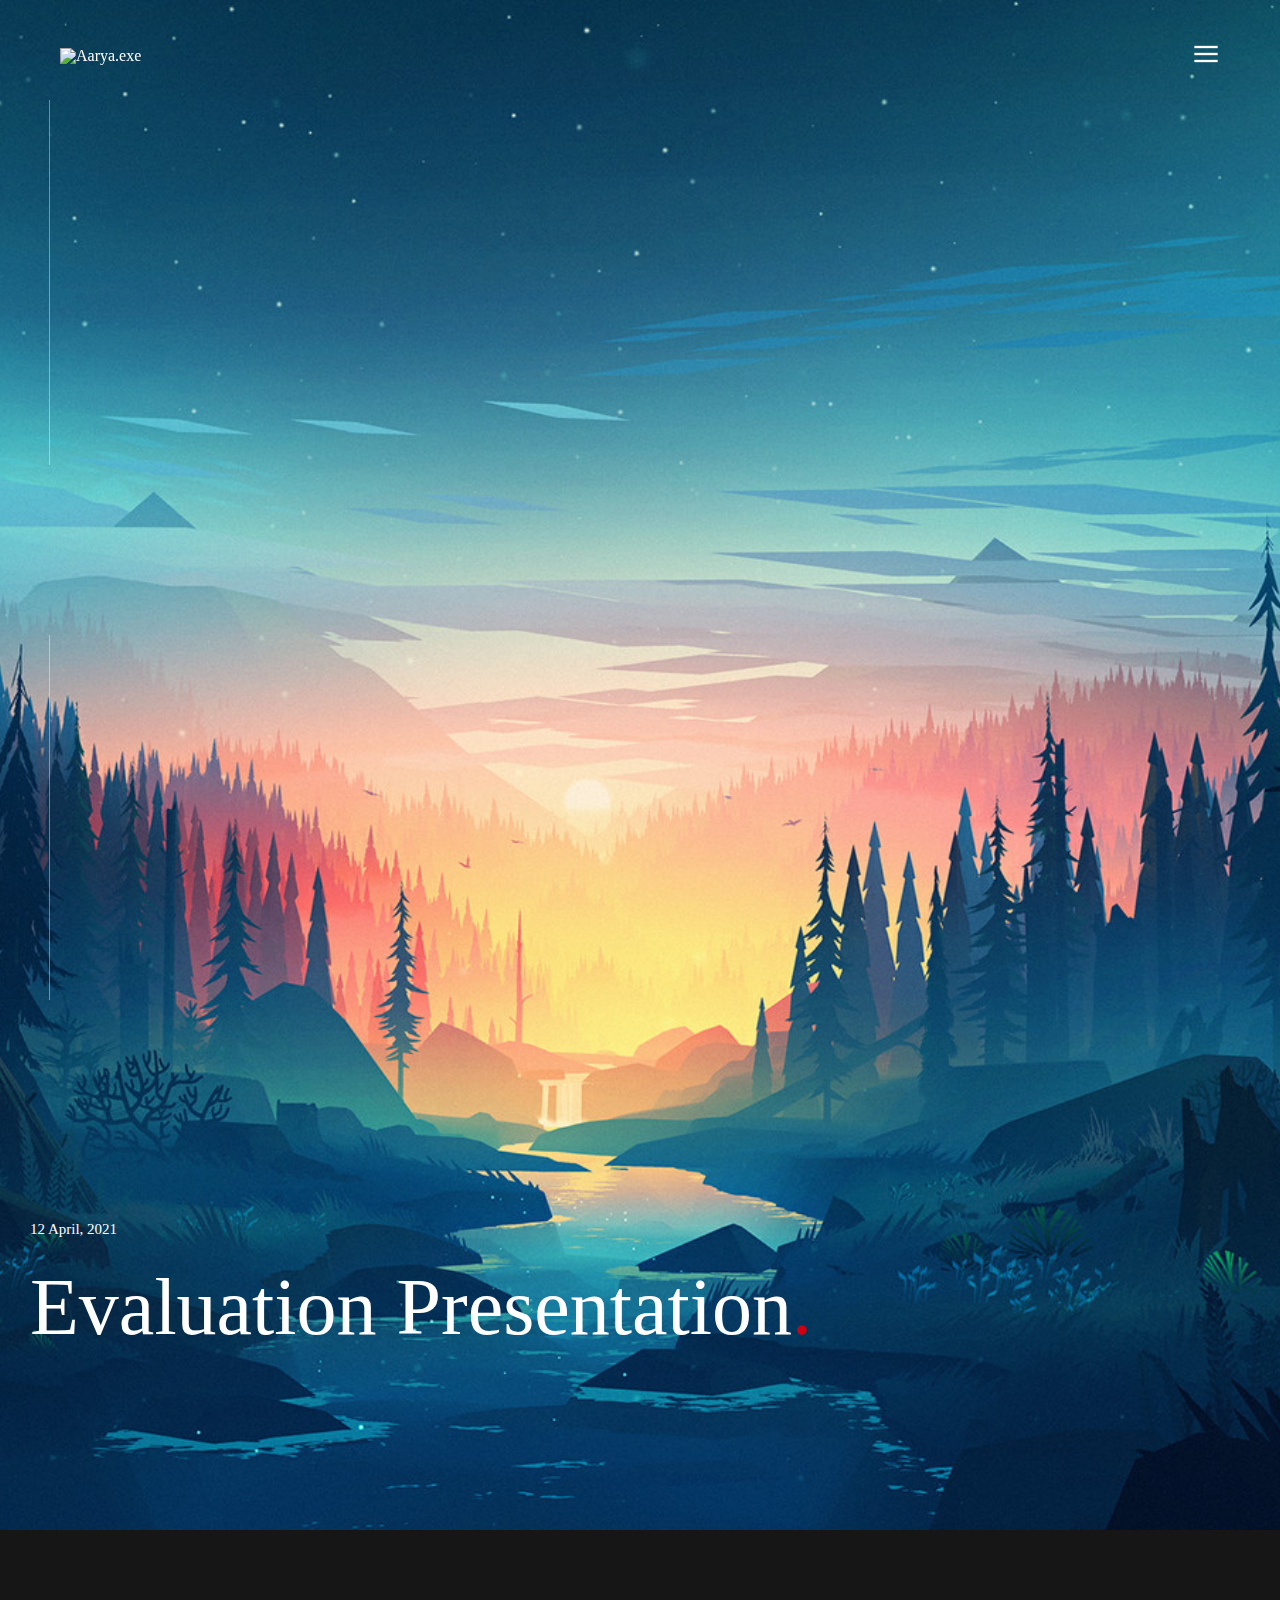
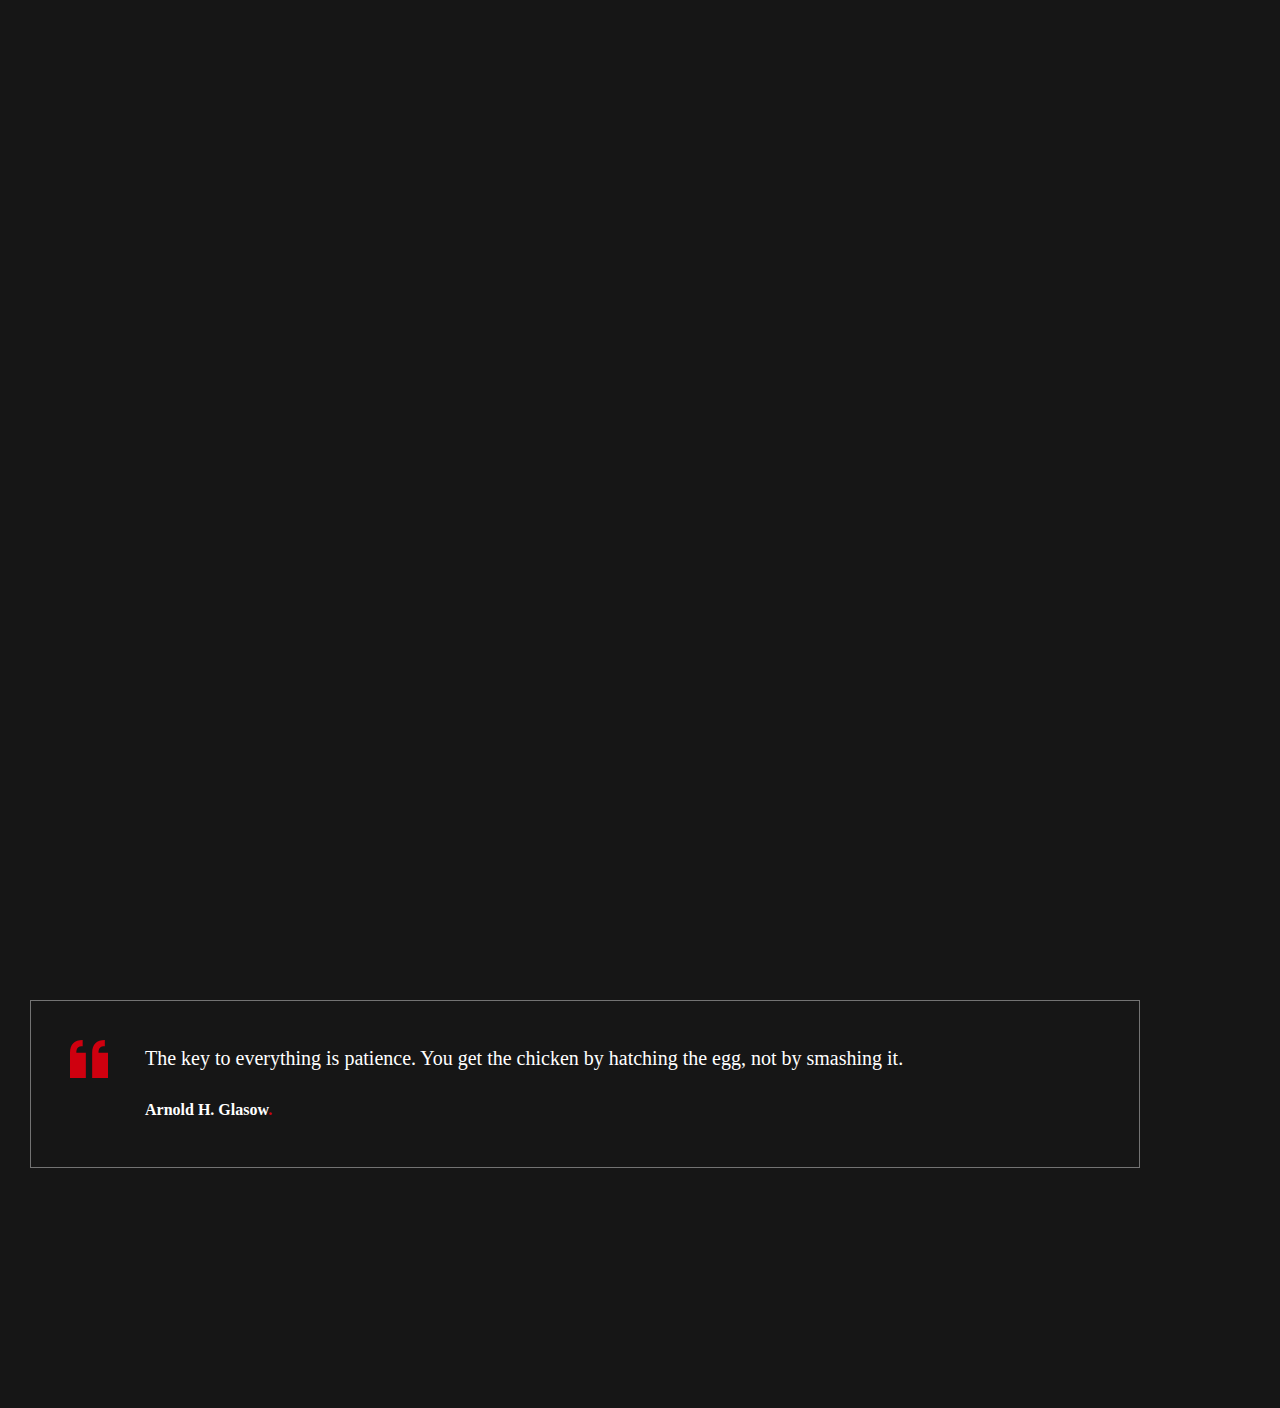
==== Evaluation-Presentation.html @ 200d9f01 "Reflection" ====
<!DOCTYPE html>
<html class="no-js vlt-is--single-post vlt-is--footer-fixed" lang="en">

<head>
	<meta charset="utf-8">
	<title>Evaluation Presentation</title>
	<meta name="description" content="A Review on &#8220;Ori & the Will of the Wisps.&#8221;">
	<meta http-equiv="X-UA-Compatible" content="IE=edge">
	<meta name="viewport" content="width=device-width, initial-scale=1, maximum-scale=1">
	<!--Favicon-->
	<link rel="icon" type="image/svg" href="assets/img/root/favicon.svg">
	<!--Framework-->
	<link rel="stylesheet" href="assets/css/framework/bootstrap.min.css">
	<!--Fonts-->
	<link rel="stylesheet" href="assets/fonts/Gilroy/style.css">
	<!--Icons-->
	<link rel="stylesheet" href="assets/fonts/LineIcons/Pro-Regular/font-css/LineIcons.css">
	<!--Plugins-->
	<link rel="stylesheet" href="assets/css/vlt-plugins.min.css">
	<!--Style-->
	<link rel="stylesheet" href="assets/css/vlt-main.min.css">
	<!--Custom-->
	<link rel="stylesheet" href="assets/css/custom.css">
</head>

<body class=" animsition">
	<!--Header-->
	<header class="vlt-header vlt-header--default">
		<div class="vlt-navbar vlt-navbar--main vlt-navbar--transparent vlt-navbar--sticky">
			<div class="vlt-navbar-background"></div>
			<div class="vlt-navbar-inner">
				<div class="vlt-navbar-inner--left">
					<!--Logo--><a class="vlt-navbar-logo" href="index.html"><img src="assets/img/root/logo2.svg" alt="Aarya.exe"></a>
				</div>
				<div class="vlt-navbar-inner--center">
					<div class="container">
						<nav class="vlt-default-menu__navigation">
							<!--Navigation-->
							<ul class="sf-menu">
								<li data-menuanchor="Home"><a href="index.html#Home">Home</a>
								</li>
								<li data-menuanchor="About"><a href="index.html#About">About</a>
								</li>
								<li data-menuanchor="Projects"><a href="index.html#Projects">What I Love</a>
								</li>
								<li data-menuanchor="Testimonials"><a href="index.html#Testimonials">Writing</a>
								</li>
								<li data-menuanchor="Education"><a href="index.html#Education">Expectations</a>
								</li>
								<li data-menuanchor="Blog"><a href="index.html#Blog">Blog</a>
								</li>
								<li data-menuanchor="Contact"><a href="index.html#Contact">Contact</a>
								</li>
							</ul>
						</nav>
					</div>
				</div>
				<div class="vlt-navbar-inner--right">
					<div class="d-flex align-items-center">
						<!--Contacts-->
						
						<!--Menu Burger--><a class="vlt-menu-burger js-offcanvas-menu-open" href="#"><svg xmlns="https://www.w3.org/2000/svg" width="24" height="24" viewBox="0 0 24 24" fill="none" stroke="currentColor" stroke-width="2" stroke-linecap="square" stroke-linejoin="round">
								<line x1="3" y1="12" x2="21" y2="12" />
								<line x1="3" y1="6" x2="21" y2="6" />
								<line x1="3" y1="18" x2="21" y2="18" /></svg></a>
					</div>
				</div>
			</div>
		</div>
	</header>
	<!--Offcanvas Menu-->
	<div class="vlt-offcanvas-menu">
		<div class="vlt-offcanvas-menu__header">
			<!--Locales-->
			
			<!--Menu Burger--><a class="vlt-menu-burger vlt-menu-burger--opened js-offcanvas-menu-close" href="#"><svg xmlns="https://www.w3.org/2000/svg" fill="none" stroke="currentColor" stroke-linecap="square" stroke-linejoin="round" stroke-width="2" viewBox="0 0 24 24">
					<defs />
					<path d="M18 6L6 18M6 6l12 12" /></svg></a>
		</div>
		<nav class="vlt-offcanvas-menu__navigation">
			<!--Navigation-->
			<ul class="sf-menu">
				<li data-menuanchor="Home"><a href="index.html#Home">Home</a>
				</li>
				<li data-menuanchor="About"><a href="index.html#About">About</a>
				</li>
				<li data-menuanchor="Projects"><a href="index.html#Projects">What I love</a>
				</li>
				<li data-menuanchor="Testimonials"><a href="index.html#Testimonials">Writing</a>
				</li>
				<li data-menuanchor="Education"><a href="index.html#Education">Expectations</a>
				</li>
				<li data-menuanchor="Blog"><a href="index.html#Blog">Blog</a>
				</li>
				<li data-menuanchor="Contact"><a href="index.html#Contact">Contact</a>
				</li>
			</ul>
		</nav>
		<div class="vlt-offcanvas-menu__footer">
			<!--Socials-->
			<div class="vlt-offcanvas-menu__socials"><a class="vlt-social-icon vlt-social-icon--style-1" href="https://www.instagram.com/aarya.exe/"><i class="lnir-instagram"></i></a><a class="vlt-social-icon vlt-social-icon--style-1" href="https://discord.com/users/150488196587716609"><i class="lnir-discord"></i></a><a class="vlt-social-icon vlt-social-icon--style-1" href="https://steamcommunity.com/id/ViperFangs"><i class="lnir-steam"></i></a></div>
			<!--Copyright-->
		</div>
	</div>
	<!--Site Overlay-->
	<div class="vlt-site-overlay"></div>
	<!--Fixed socials-->
	<div class="vlt-fixed-socials"><a class="vlt-social-icon vlt-social-icon--style-1" href="https://www.instagram.com/aarya.exe/"><i class="lnir-instagram"></i></a><a class="vlt-social-icon vlt-social-icon--style-1" href="https://discord.com/users/150488196587716609"><i class="lnir-discord"></i></a><a class="vlt-social-icon vlt-social-icon--style-1" href="https://steamcommunity.com/id/ViperFangs"><i class="lnir-steam"></i></a></div>
	<!--Main-->
	<main class="vlt-main">
		<section>
			<div class="vlt-post-hero-title jarallax"><img class="jarallax-img" src="assets/img/reflection.jpg" alt="" loading="lazy">
				<div class="container">
					<div class="row">
						<div class="col-xl-6">
							<!--Animated Block-->
							<div class="vlt-animated-block" data-animation-name="fadeInUpSm" style="animation-delay:0s; animation-duration:700ms;"><span class="vlt-post-date">12 April, 2021</span>
								<h1 class="vlt-post-title">Evaluation Presentation<span class="has-accent-color">.</span></h1><br>
							</div>
						</div>
					</div>
				</div>
			</div>
		</section>
		<section>
		
			<div class="vlt-gap-140"></div>
			<div class="container">
				<div class="row">
			<iframe width="1280" height="720" src="https://www.youtube.com/embed/mQlHEeNfHAc" title="YouTube video player" frameborder="0" allow="accelerometer; autoplay; clipboard-write; encrypted-media; gyroscope; picture-in-picture" allowfullscreen></iframe>
					<div class="col-lg-8 offset-lg-2">
						<!--Animated Block-->
						<div class="vlt-animated-block" data-animation-name="fadeInUpSm" style="animation-delay:0s; animation-duration:700ms;">
						</div>
						<div class="vlt-gap-60"></div>
						<!--Animated Block-->
						<div class="vlt-animated-block" data-animation-name="fadeInUpSm" style="animation-delay:.1s; animation-duration:700ms;">
						</div>
					</div>
				</div>
			</div>
		<section>
			<div class="vlt-gap-140"></div>
			<div class="container">
				<div class="row">
					<div class="col-lg-8 offset-lg-2">
						<!--Animated Block-->
						<div class="vlt-animated-block" data-animation-name="fadeInUpSm" style="animation-delay:0s; animation-duration:700ms;">
							<div class="vlt-pullquote"><svg xmlns="https://www.w3.org/2000/svg" fill="none" viewBox="0 0 75 75">
									<defs />
									<path fill="currentColor" d="M25 0C16.9271 0 10.7422 2.14844 6.44531 6.44531 2.14844 10.7422 0 16.9271 0 25v50h31.25V25H12.5c0-4.4271.9766-7.6172 2.9297-9.5703C17.3828 13.4766 20.5729 12.5 25 12.5V0zm43.75 0c-8.0729 0-14.2578 2.14844-18.5547 6.44531C45.8984 10.7422 43.75 16.9271 43.75 25v50H75V25H56.25c0-4.4271.9766-7.6172 2.9297-9.5703C61.1328 13.4766 64.3229 12.5 68.75 12.5V0z" /></svg>
								<p class="vlt-pullquote__text">The key to everything is patience. You get the chicken by hatching the egg, not by smashing it.</p>
								<div class="vlt-pullquote__meta">
									<h5>Arnold H. Glasow<span class="has-accent-color">.</span></h5>
								</div>
							</div>
						</div>
					</div>
				</div>
			</div>
		</section>
		<!--Tags and Share-->
		<section>
			<div class="vlt-gap-100"></div>
			<div class="container">
				<div class="row">
					
				</div>
			</div>
			<div class="vlt-gap-140"></div>
		</section>
		<!--Comments-->
		
	</main>
	<!--Footer-->
	<footer class="vlt-footer vlt-footer--default vlt-footer--fixed">
	</footer>
	<!--Libs-->
	<script src="assets/vendors/jquery-3.5.1.min.js"></script>
	<script src="assets/scripts/vlt-plugins.min.js"></script>
	<script src="assets/scripts/vlt-helpers.js"></script>
	<script src="assets/scripts/vlt-controllers.min.js"></script>
</body>

</html>
---- assets/css/vlt-main.min.css ----
@-webkit-keyframes vlt_fade_in_down{0%{-webkit-transform:translateY(1.875rem);transform:translateY(1.875rem);opacity:0}100%{-webkit-transform:translateY(0);transform:translateY(0);opacity:1}}@keyframes vlt_fade_in_down{0%{-webkit-transform:translateY(1.875rem);transform:translateY(1.875rem);opacity:0}100%{-webkit-transform:translateY(0);transform:translateY(0);opacity:1}}@-webkit-keyframes vlt_animated_block{0%{-webkit-transform:translateY(6.25rem);transform:translateY(6.25rem);opacity:0}100%{-webkit-transform:translateY(0);transform:translateY(0);opacity:1}}@keyframes vlt_animated_block{0%{-webkit-transform:translateY(6.25rem);transform:translateY(6.25rem);opacity:0}100%{-webkit-transform:translateY(0);transform:translateY(0);opacity:1}}@-webkit-keyframes vlt_bounce{0%,100%{-webkit-transform:scale(0);transform:scale(0)}50%{-webkit-transform:scale(1);transform:scale(1)}}@keyframes vlt_bounce{0%,100%{-webkit-transform:scale(0);transform:scale(0)}50%{-webkit-transform:scale(1);transform:scale(1)}}@-webkit-keyframes vlt_fade_in_up_sm{from{-webkit-transform:translate3d(0,100px,0);transform:translate3d(0,100px,0);opacity:0}to{-webkit-transform:translate3d(0,0,0);transform:translate3d(0,0,0);opacity:1}}@keyframes vlt_fade_in_up_sm{from{-webkit-transform:translate3d(0,100px,0);transform:translate3d(0,100px,0);opacity:0}to{-webkit-transform:translate3d(0,0,0);transform:translate3d(0,0,0);opacity:1}}@-webkit-keyframes vlt_fade_in_down_sm{from{-webkit-transform:translate3d(0,-100px,0);transform:translate3d(0,-100px,0);opacity:0}to{-webkit-transform:translate3d(0,0,0);transform:translate3d(0,0,0);opacity:1}}@keyframes vlt_fade_in_down_sm{from{-webkit-transform:translate3d(0,-100px,0);transform:translate3d(0,-100px,0);opacity:0}to{-webkit-transform:translate3d(0,0,0);transform:translate3d(0,0,0);opacity:1}}@-webkit-keyframes vlt_fade_in_left_sm{from{-webkit-transform:translate3d(-100px,0,0);transform:translate3d(-100px,0,0);opacity:0}to{-webkit-transform:translate3d(0,0,0);transform:translate3d(0,0,0);opacity:1}}@keyframes vlt_fade_in_left_sm{from{-webkit-transform:translate3d(-100px,0,0);transform:translate3d(-100px,0,0);opacity:0}to{-webkit-transform:translate3d(0,0,0);transform:translate3d(0,0,0);opacity:1}}@-webkit-keyframes vlt_fade_in_right_sm{from{-webkit-transform:translate3d(100px,0,0);transform:translate3d(100px,0,0);opacity:0}to{-webkit-transform:translate3d(0,0,0);transform:translate3d(0,0,0);opacity:1}}@keyframes vlt_fade_in_right_sm{from{-webkit-transform:translate3d(100px,0,0);transform:translate3d(100px,0,0);opacity:0}to{-webkit-transform:translate3d(0,0,0);transform:translate3d(0,0,0);opacity:1}}@-webkit-keyframes vlt_heartbeat{0%{-webkit-transform:scale(.8);transform:scale(.8)}5%{-webkit-transform:scale(.9);transform:scale(.9)}10%{-webkit-transform:scale(.8);transform:scale(.8)}15%{-webkit-transform:scale(1);transform:scale(1)}50%{-webkit-transform:scale(.8);transform:scale(.8)}100%{-webkit-transform:scale(.8);transform:scale(.8)}}@keyframes vlt_heartbeat{0%{-webkit-transform:scale(.8);transform:scale(.8)}5%{-webkit-transform:scale(.9);transform:scale(.9)}10%{-webkit-transform:scale(.8);transform:scale(.8)}15%{-webkit-transform:scale(1);transform:scale(1)}50%{-webkit-transform:scale(.8);transform:scale(.8)}100%{-webkit-transform:scale(.8);transform:scale(.8)}}.has-accent-color{color:#cf000f}.has-white-color{color:#fff}.vlt-display-1{font-size:1rem;display:block}.message.success{color:#fff}.message.danger{color:#cf000f}.vlt-gap-310{height:19.375rem}@media only screen and (max-width:575px){.vlt-gap-310--xs{height:19.375rem}}@media only screen and (max-width:767px){.vlt-gap-310--sm{height:19.375rem}}@media only screen and (max-width:991px){.vlt-gap-310--md{height:19.375rem}}@media only screen and (max-width:1199px){.vlt-gap-310--lg{height:19.375rem}}.vlt-gap-215{height:13.4375rem}@media only screen and (max-width:575px){.vlt-gap-215--xs{height:13.4375rem}}@media only screen and (max-width:767px){.vlt-gap-215--sm{height:13.4375rem}}@media only screen and (max-width:991px){.vlt-gap-215--md{height:13.4375rem}}@media only screen and (max-width:1199px){.vlt-gap-215--lg{height:13.4375rem}}.vlt-gap-200{height:12.5rem}@media only screen and (max-width:575px){.vlt-gap-200--xs{height:12.5rem}}@media only screen and (max-width:767px){.vlt-gap-200--sm{height:12.5rem}}@media only screen and (max-width:991px){.vlt-gap-200--md{height:12.5rem}}@media only screen and (max-width:1199px){.vlt-gap-200--lg{height:12.5rem}}.vlt-gap-160{height:10rem}@media only screen and (max-width:575px){.vlt-gap-160--xs{height:10rem}}@media only screen and (max-width:767px){.vlt-gap-160--sm{height:10rem}}@media only screen and (max-width:991px){.vlt-gap-160--md{height:10rem}}@media only screen and (max-width:1199px){.vlt-gap-160--lg{height:10rem}}.vlt-gap-150{height:9.375rem}@media only screen and (max-width:575px){.vlt-gap-150--xs{height:9.375rem}}@media only screen and (max-width:767px){.vlt-gap-150--sm{height:9.375rem}}@media only screen and (max-width:991px){.vlt-gap-150--md{height:9.375rem}}@media only screen and (max-width:1199px){.vlt-gap-150--lg{height:9.375rem}}.vlt-gap-140{height:8.75rem}@media only screen and (max-width:575px){.vlt-gap-140--xs{height:8.75rem}}@media only screen and (max-width:767px){.vlt-gap-140--sm{height:8.75rem}}@media only screen and (max-width:991px){.vlt-gap-140--md{height:8.75rem}}@media only screen and (max-width:1199px){.vlt-gap-140--lg{height:8.75rem}}.vlt-gap-100{height:6.25rem}@media only screen and (max-width:575px){.vlt-gap-100--xs{height:6.25rem}}@media only screen and (max-width:767px){.vlt-gap-100--sm{height:6.25rem}}@media only screen and (max-width:991px){.vlt-gap-100--md{height:6.25rem}}@media only screen and (max-width:1199px){.vlt-gap-100--lg{height:6.25rem}}.vlt-gap-75{height:4.6875rem}@media only screen and (max-width:575px){.vlt-gap-75--xs{height:4.6875rem}}@media only screen and (max-width:767px){.vlt-gap-75--sm{height:4.6875rem}}@media only screen and (max-width:991px){.vlt-gap-75--md{height:4.6875rem}}@media only screen and (max-width:1199px){.vlt-gap-75--lg{height:4.6875rem}}.vlt-gap-70{height:4.375rem}@media only screen and (max-width:575px){.vlt-gap-70--xs{height:4.375rem}}@media only screen and (max-width:767px){.vlt-gap-70--sm{height:4.375rem}}@media only screen and (max-width:991px){.vlt-gap-70--md{height:4.375rem}}@media only screen and (max-width:1199px){.vlt-gap-70--lg{height:4.375rem}}.vlt-gap-60{height:3.75rem}@media only screen and (max-width:575px){.vlt-gap-60--xs{height:3.75rem}}@media only screen and (max-width:767px){.vlt-gap-60--sm{height:3.75rem}}@media only screen and (max-width:991px){.vlt-gap-60--md{height:3.75rem}}@media only screen and (max-width:1199px){.vlt-gap-60--lg{height:3.75rem}}.vlt-gap-50{height:3.125rem}@media only screen and (max-width:575px){.vlt-gap-50--xs{height:3.125rem}}@media only screen and (max-width:767px){.vlt-gap-50--sm{height:3.125rem}}@media only screen and (max-width:991px){.vlt-gap-50--md{height:3.125rem}}@media only screen and (max-width:1199px){.vlt-gap-50--lg{height:3.125rem}}.vlt-gap-45{height:2.8125rem}@media only screen and (max-width:575px){.vlt-gap-45--xs{height:2.8125rem}}@media only screen and (max-width:767px){.vlt-gap-45--sm{height:2.8125rem}}@media only screen and (max-width:991px){.vlt-gap-45--md{height:2.8125rem}}@media only screen and (max-width:1199px){.vlt-gap-45--lg{height:2.8125rem}}.vlt-gap-40{height:2.5rem}@media only screen and (max-width:575px){.vlt-gap-40--xs{height:2.5rem}}@media only screen and (max-width:767px){.vlt-gap-40--sm{height:2.5rem}}@media only screen and (max-width:991px){.vlt-gap-40--md{height:2.5rem}}@media only screen and (max-width:1199px){.vlt-gap-40--lg{height:2.5rem}}.vlt-gap-30{height:1.875rem}@media only screen and (max-width:575px){.vlt-gap-30--xs{height:1.875rem}}@media only screen and (max-width:767px){.vlt-gap-30--sm{height:1.875rem}}@media only screen and (max-width:991px){.vlt-gap-30--md{height:1.875rem}}@media only screen and (max-width:1199px){.vlt-gap-30--lg{height:1.875rem}}.vlt-gap-20{height:1.25rem}@media only screen and (max-width:575px){.vlt-gap-20--xs{height:1.25rem}}@media only screen and (max-width:767px){.vlt-gap-20--sm{height:1.25rem}}@media only screen and (max-width:991px){.vlt-gap-20--md{height:1.25rem}}@media only screen and (max-width:1199px){.vlt-gap-20--lg{height:1.25rem}}.vlt-gap-15{height:.9375rem}@media only screen and (max-width:575px){.vlt-gap-15--xs{height:.9375rem}}@media only screen and (max-width:767px){.vlt-gap-15--sm{height:.9375rem}}@media only screen and (max-width:991px){.vlt-gap-15--md{height:.9375rem}}@media only screen and (max-width:1199px){.vlt-gap-15--lg{height:.9375rem}}.animate__fadeInUpSm{-webkit-animation-name:vlt_fade_in_up_sm;animation-name:vlt_fade_in_up_sm;-webkit-animation-timing-function:ease-in-out;animation-timing-function:ease-in-out}.animate__fadeInDownSm{-webkit-animation-name:vlt_fade_in_down_sm;animation-name:vlt_fade_in_down_sm;-webkit-animation-timing-function:ease-in-out;animation-timing-function:ease-in-out}.animate__fadeInLeftSm{-webkit-animation-name:vlt_fade_in_left_sm;animation-name:vlt_fade_in_left_sm;-webkit-animation-timing-function:ease-in-out;animation-timing-function:ease-in-out}.animate__fadeInRightSm{-webkit-animation-name:vlt_fade_in_right_sm;animation-name:vlt_fade_in_right_sm;-webkit-animation-timing-function:ease-in-out;animation-timing-function:ease-in-out}::-moz-selection{color:#fff;background-color:#cf000f}::selection{color:#fff;background-color:#cf000f}::-moz-selection{color:#fff;background-color:#cf000f}body{font-family:Gilroy;font-size:1rem;line-height:1.8;min-width:20rem;margin:0;padding:0;color:#767676;background-color:#161616}img{max-width:100%;height:auto}p{margin:0 0 1.875rem}p:empty{display:none}p:last-of-type{margin-bottom:0}strong{font-weight:600}ol,ul{margin-bottom:0}a{-webkit-transition:all .3s;transition:all .3s;text-decoration:none;color:inherit}a:active,a:focus,a:hover{text-decoration:none;outline:0}a:hover{color:#cf000f}.h1,.h2,.h3,.h4,.h5,.h6,h1,h2,h3,h4,h5,h6{font-weight:500;line-height:1.1;margin:0;padding:0;color:#fff}.h1,h1{font-size:5rem}.h1.vlt-large-heading,h1.vlt-large-heading{font-size:7.5rem;font-weight:600}.h2,h2{font-size:4rem}.h3,h3{font-size:3.125rem;line-height:1.35}.h4,h4{font-size:1.75rem;line-height:1.5}.h5,h5{font-size:1.375rem}.h6,h6{font-size:.9375rem;font-weight:600;letter-spacing:1px;text-transform:uppercase}address{font-size:2rem;font-weight:500;line-height:1.3;margin-bottom:1.875rem;color:#fff}blockquote{font-size:1.25rem;font-weight:700;margin:0 0 px2re(25px);padding:0;color:#fff}form{max-width:100%}label{font-size:1rem;font-weight:500;display:block;margin-bottom:.3125rem;-webkit-user-select:none;-moz-user-select:none;-ms-user-select:none;user-select:none;color:#fff}label.error{display:none!important}input[type=date],input[type=email],input[type=number],input[type=password],input[type=search],input[type=tel],input[type=text],input[type=url],select,textarea{font-size:1rem;display:block;width:100%;margin:0;padding:1rem 1rem;-webkit-transition:all .3s;transition:all .3s;color:#fff;border:none;border-bottom:1px solid rgba(255,255,255,.4);outline:0;background-color:transparent;-webkit-appearance:none;-moz-appearance:none;appearance:none}input[type=date].error,input[type=email].error,input[type=number].error,input[type=password].error,input[type=search].error,input[type=tel].error,input[type=text].error,input[type=url].error,select.error,textarea.error{border-color:var(--danger)}input[type=date]:focus,input[type=email]:focus,input[type=number]:focus,input[type=password]:focus,input[type=search]:focus,input[type=tel]:focus,input[type=text]:focus,input[type=url]:focus,select:focus,textarea:focus{border-color:#fff}select{background-image:url('data:image/svg+xml;utf8,<svg fill=\'%23D6D6D6\' height=\'24\' viewBox=\'0 0 24 24\' width=\'24\' xmlns=\'http://www.w3.org/2000/svg\'><path d=\'M7 10l5 5 5-5z\'/><path d=\'M0 0h24v24H0z\' fill=\'none\'/></svg>');background-repeat:no-repeat;background-position:right 0 bottom 50%;background-size:18px 18px}textarea{width:100%;max-width:100%}button:focus,input[type=submit]:focus{outline:0}input[type=date].placeholder,input[type=email].placeholder,input[type=number].placeholder,input[type=password].placeholder,input[type=search].placeholder,input[type=tel].placeholder,input[type=text].placeholder,input[type=url].placeholder,select.placeholder,textarea.placeholder{opacity:1;color:rgba(255,255,255,.6)}input[type=date]:-moz-placeholder,input[type=email]:-moz-placeholder,input[type=number]:-moz-placeholder,input[type=password]:-moz-placeholder,input[type=search]:-moz-placeholder,input[type=tel]:-moz-placeholder,input[type=text]:-moz-placeholder,input[type=url]:-moz-placeholder,select:-moz-placeholder,textarea:-moz-placeholder{opacity:1;color:rgba(255,255,255,.6)}input[type=date]::-moz-placeholder,input[type=email]::-moz-placeholder,input[type=number]::-moz-placeholder,input[type=password]::-moz-placeholder,input[type=search]::-moz-placeholder,input[type=tel]::-moz-placeholder,input[type=text]::-moz-placeholder,input[type=url]::-moz-placeholder,select::-moz-placeholder,textarea::-moz-placeholder{opacity:1;color:rgba(255,255,255,.6)}input[type=date]:-ms-input-placeholder,input[type=email]:-ms-input-placeholder,input[type=number]:-ms-input-placeholder,input[type=password]:-ms-input-placeholder,input[type=search]:-ms-input-placeholder,input[type=tel]:-ms-input-placeholder,input[type=text]:-ms-input-placeholder,input[type=url]:-ms-input-placeholder,select:-ms-input-placeholder,textarea:-ms-input-placeholder{opacity:1;color:rgba(255,255,255,.6)}input[type=date]::-webkit-input-placeholder,input[type=email]::-webkit-input-placeholder,input[type=number]::-webkit-input-placeholder,input[type=password]::-webkit-input-placeholder,input[type=search]::-webkit-input-placeholder,input[type=tel]::-webkit-input-placeholder,input[type=text]::-webkit-input-placeholder,input[type=url]::-webkit-input-placeholder,select::-webkit-input-placeholder,textarea::-webkit-input-placeholder{opacity:1;color:rgba(255,255,255,.6)}input[type=date]:focus.placeholder,input[type=email]:focus.placeholder,input[type=number]:focus.placeholder,input[type=password]:focus.placeholder,input[type=search]:focus.placeholder,input[type=tel]:focus.placeholder,input[type=text]:focus.placeholder,input[type=url]:focus.placeholder,select:focus.placeholder,textarea:focus.placeholder{opacity:0}input[type=date]:focus:-moz-placeholder,input[type=email]:focus:-moz-placeholder,input[type=number]:focus:-moz-placeholder,input[type=password]:focus:-moz-placeholder,input[type=search]:focus:-moz-placeholder,input[type=tel]:focus:-moz-placeholder,input[type=text]:focus:-moz-placeholder,input[type=url]:focus:-moz-placeholder,select:focus:-moz-placeholder,textarea:focus:-moz-placeholder{opacity:0}input[type=date]:focus::-moz-placeholder,input[type=email]:focus::-moz-placeholder,input[type=number]:focus::-moz-placeholder,input[type=password]:focus::-moz-placeholder,input[type=search]:focus::-moz-placeholder,input[type=tel]:focus::-moz-placeholder,input[type=text]:focus::-moz-placeholder,input[type=url]:focus::-moz-placeholder,select:focus::-moz-placeholder,textarea:focus::-moz-placeholder{opacity:0}input[type=date]:focus:-ms-input-placeholder,input[type=email]:focus:-ms-input-placeholder,input[type=number]:focus:-ms-input-placeholder,input[type=password]:focus:-ms-input-placeholder,input[type=search]:focus:-ms-input-placeholder,input[type=tel]:focus:-ms-input-placeholder,input[type=text]:focus:-ms-input-placeholder,input[type=url]:focus:-ms-input-placeholder,select:focus:-ms-input-placeholder,textarea:focus:-ms-input-placeholder{opacity:0}input[type=date]:focus::-webkit-input-placeholder,input[type=email]:focus::-webkit-input-placeholder,input[type=number]:focus::-webkit-input-placeholder,input[type=password]:focus::-webkit-input-placeholder,input[type=search]:focus::-webkit-input-placeholder,input[type=tel]:focus::-webkit-input-placeholder,input[type=text]:focus::-webkit-input-placeholder,input[type=url]:focus::-webkit-input-placeholder,select:focus::-webkit-input-placeholder,textarea:focus::-webkit-input-placeholder{opacity:0}.vlt-form-group{position:relative;display:block;margin-bottom:1.875rem}.vlt-form-row{display:grid;grid-gap:1.5625rem;grid-template-columns:repeat(1,1fr)}.vlt-form-row.two-col{grid-template-columns:repeat(2,1fr)}@media only screen and (max-width:767px){.vlt-form-row.two-col{grid-gap:0;grid-template-columns:repeat(1,1fr)}}.vlt-form-row.three-col{grid-template-columns:repeat(3,1fr)}@media only screen and (max-width:767px){.vlt-form-row.three-col{grid-gap:0;grid-template-columns:repeat(1,1fr)}}.container{padding-right:30px;padding-left:30px}@media (min-width:1200px){.container{max-width:1110px}}.vlt-main{position:relative;overflow:hidden}.vlt-header{position:absolute;z-index:60;top:0;left:0;width:100%;color:#fff}.vlt-header.vlt-header--opaque{position:relative}.vlt-navbar{position:relative;z-index:70}.vlt-navbar .vlt-navbar-inner{position:relative;display:-webkit-box;display:-webkit-flex;display:-ms-flexbox;display:flex;padding:1.875rem;-webkit-transition:padding .3s;transition:padding .3s;-webkit-box-align:center;-webkit-align-items:center;-ms-flex-align:center;align-items:center;-webkit-box-pack:justify;-webkit-justify-content:space-between;-ms-flex-pack:justify;justify-content:space-between}@media only screen and (min-width:1200px){.vlt-navbar .vlt-navbar-inner{padding:2.5rem 3.75rem}}.vlt-navbar .vlt-navbar-inner--center{position:absolute;top:0;left:0;display:-webkit-box;display:-webkit-flex;display:-ms-flexbox;display:flex;width:100%;height:100%;padding:0 .9375rem;pointer-events:none;-webkit-box-align:center;-webkit-align-items:center;-ms-flex-align:center;align-items:center}@media (max-width:1500px){.vlt-navbar .vlt-navbar-inner--center{display:none}}.vlt-navbar.vlt-navbar--transparent .vlt-navbar-background{background-color:transparent}.vlt-navbar .vlt-navbar-background{position:absolute;z-index:-1;top:-1px;right:0;left:0;width:100%;height:0;-webkit-transition:all .3s;transition:all .3s;background-color:#161616;-webkit-box-shadow:none;box-shadow:none}.vlt-navbar.vlt-navbar--solid .vlt-navbar-background{background-color:#161616}.vlt-navbar.vlt-navbar--transparent-always .vlt-navbar-background{background-color:transparent}.vlt-navbar--sticky{position:fixed;top:0;left:0;width:100%}.vlt-navbar--solid .vlt-navbar-background{height:100%}.vlt-navbar .vlt-navbar-logo{line-height:1;display:inline-block;vertical-align:middle}.vlt-navbar .vlt-navbar-logo img{display:block;height:1.4375rem}.vlt-navbar-contacts{font-size:1rem;white-space:nowrap;text-transform:uppercase}.vlt-navbar-contacts a:hover{color:inherit}@media (max-width:1500px){.vlt-navbar-contacts{display:none}}.vlt-menu-burger{font-size:1.75rem;line-height:0}.vlt-menu-burger svg{width:1em;height:1em;-webkit-transition:-webkit-transform .3s;transition:-webkit-transform .3s;transition:transform .3s;transition:transform .3s,-webkit-transform .3s}.vlt-menu-burger:hover{color:inherit}.vlt-menu-burger--opened:hover svg{-webkit-transform:rotate(180deg);-ms-transform:rotate(180deg);transform:rotate(180deg)}@media (min-width:1500px){.vlt-menu-burger.js-offcanvas-menu-open{display:none}}.vlt-default-menu__navigation .sf-menu{font-size:0;height:100%;pointer-events:auto}.vlt-default-menu__navigation .sf-menu>li{display:-webkit-inline-box;display:-webkit-inline-flex;display:-ms-inline-flexbox;display:inline-flex;float:none;min-height:100%;padding:0;-webkit-box-align:center;-webkit-align-items:center;-ms-flex-align:center;align-items:center}.vlt-default-menu__navigation .sf-menu>li>a{font-size:.9375rem;font-weight:500;letter-spacing:.02em;text-transform:uppercase}.vlt-default-menu__navigation .sf-menu>li+li{margin-left:3.125rem}.vlt-default-menu__navigation .sf-menu>li.active>a,.vlt-default-menu__navigation .sf-menu>li:hover>a{color:#cf000f}.vlt-offcanvas-menu{position:fixed;z-index:80;top:0;right:0;bottom:0;display:-webkit-box;display:-webkit-flex;display:-ms-flexbox;display:flex;flex-direction:column;width:100%;padding:1.875rem;-webkit-transform:translate3d(100%,0,0);transform:translate3d(100%,0,0);color:#fff;background-color:#161616;-webkit-box-orient:vertical;-webkit-box-direction:normal;-webkit-flex-direction:column;-ms-flex-direction:column}@media only screen and (min-width:576px){.vlt-offcanvas-menu{width:31.25rem}}@media only screen and (min-width:992px){.vlt-offcanvas-menu{padding:1.875rem 3.4375rem}}@media only screen and (min-width:1200px){.vlt-offcanvas-menu{padding:2.5rem 3.4375rem}}.vlt-offcanvas-menu__header{display:-webkit-box;display:-webkit-flex;display:-ms-flexbox;display:flex;width:100%;padding-bottom:4.6875rem;-webkit-box-align:center;-webkit-align-items:center;-ms-flex-align:center;align-items:center;-webkit-box-pack:justify;-webkit-justify-content:space-between;-ms-flex-pack:justify;justify-content:space-between}@media only screen and (max-width:575px){.vlt-offcanvas-menu__header{padding-bottom:3.125rem}}@media (max-height:559px){.vlt-offcanvas-menu__header{padding-bottom:3.125rem}}.vlt-offcanvas-menu__header .vlt-language-switcher{font-size:.8125rem}.vlt-offcanvas-menu__header .vlt-menu-burger:hover{color:#fff}.vlt-offcanvas-menu__navigation{overflow-y:auto;height:100%}.vlt-offcanvas-menu__navigation .sf-menu{overflow:hidden}.vlt-offcanvas-menu__navigation .sf-menu li{display:block;float:none}.vlt-offcanvas-menu__navigation .sf-menu a{display:inline-block}.vlt-offcanvas-menu__navigation .sf-menu>li{padding:.625rem 0}.vlt-offcanvas-menu__navigation .sf-menu>li>a{font-size:1.875rem;font-weight:500;line-height:1.1;padding:.3125rem 0;letter-spacing:.02em}.vlt-offcanvas-menu__navigation .sf-menu>li:last-child{padding-bottom:0}.vlt-offcanvas-menu__navigation .sf-menu>li:first-child{padding-top:0}.vlt-offcanvas-menu__navigation .sf-menu>li.active>a,.vlt-offcanvas-menu__navigation .sf-menu>li:hover>a{color:#cf000f}.vlt-offcanvas-menu__footer{padding-top:6.25rem}@media only screen and (max-width:575px){.vlt-offcanvas-menu__footer{padding-top:3.125rem}}.vlt-offcanvas-menu__footer>div{opacity:0}.vlt-offcanvas-menu__socials{margin-bottom:3.125rem}@media (max-height:559px){.vlt-offcanvas-menu__socials{margin-bottom:0}}@media only screen and (max-width:575px){.vlt-offcanvas-menu__socials{display:none}}.vlt-offcanvas-menu__socials a+a{margin-left:2.1875rem}.vlt-offcanvas-menu__copyright{font-size:.9375rem;font-weight:500;text-transform:uppercase}@media (max-height:559px){.vlt-offcanvas-menu__copyright{display:none}}.vlt-footer{width:100%}.vlt-footer{display:-webkit-box;display:-webkit-flex;display:-ms-flexbox;display:flex;padding:0 1.875rem 1.875rem;pointer-events:none;color:#fff;-webkit-box-pack:justify;-webkit-justify-content:space-between;-ms-flex-pack:justify;justify-content:space-between}@media only screen and (min-width:1200px){.vlt-footer{padding:0 3.75rem 2.5rem}}.vlt-footer--fixed{position:fixed;z-index:10;right:0;bottom:0;left:0}@media (max-height:559px){.vlt-footer--fixed{display:none}}.vlt-footer-copyright{font-size:.9375rem;pointer-events:auto}.vlt-footer-copyright p{margin-bottom:0}.vlt-page-comments{padding-top:8.75rem;padding-bottom:12.5rem;background-color:#202020}.vlt-page-comments__title{margin-bottom:3.75rem}.vlt-page-comments .vlt-comments,.vlt-page-comments .vlt-comments ul.children{margin:0;padding:0;list-style-type:none}.vlt-page-comments .vlt-comments li.vlt-comment-item,.vlt-page-comments .vlt-comments ul.children li.vlt-comment-item{padding:2.8125rem 0}.vlt-page-comments .vlt-comments li.vlt-comment-item:first-child,.vlt-page-comments .vlt-comments ul.children li.vlt-comment-item:first-child{padding-top:0}.vlt-page-comments .vlt-comments li.vlt-comment-item:last-child,.vlt-page-comments .vlt-comments ul.children li.vlt-comment-item:last-child{padding-bottom:0}.vlt-page-comments .vlt-comments ul.children{margin-top:5.625rem;margin-left:5rem}@media only screen and (max-width:767px){.vlt-page-comments .vlt-comments ul.children{margin-left:0}}.vlt-page-comments .vlt-comments ul.children li.vlt-comment-item:last-child{padding-bottom:0}.vlt-page-comments .vlt-page-comments__form{margin-top:6.25rem}.vlt-comment-item__inner{display:-webkit-box;display:-webkit-flex;display:-ms-flexbox;display:flex}.vlt-comment-item__inner .vlt-comment-avatar{margin-right:2.1875rem;-webkit-flex-shrink:0;-ms-flex-negative:0;flex-shrink:0}@media only screen and (max-width:767px){.vlt-comment-item__inner .vlt-comment-avatar{display:none}}.vlt-comment-item__inner .vlt-comment-avatar img{max-width:5rem;border-radius:50%}.vlt-comment-item__inner .vlt-comment-content{-webkit-flex-basis:100%;-ms-flex-preferred-size:100%;flex-basis:100%}.vlt-comment-item__inner .vlt-comment-name{font-size:1rem;line-height:inherit}.vlt-comment-item__inner .vlt-comment-metas{font-size:.8125rem;margin-left:1rem;text-transform:uppercase;color:rgba(255,255,255,.6)}.vlt-comment-item__inner .vlt-comment-header{display:-webkit-box;display:-webkit-flex;display:-ms-flexbox;display:flex;-webkit-box-align:center;-webkit-align-items:center;-ms-flex-align:center;align-items:center}.vlt-comment-item__inner .vlt-comment-text{margin-top:.625rem;color:rgba(255,255,255,.6)}.vlt-comment-item__inner .vlt-comment-reply{font-size:.8125rem;font-weight:600;display:-webkit-inline-box;display:-webkit-inline-flex;display:-ms-inline-flexbox;display:inline-flex;margin-top:2.1875rem;padding:.375rem 1.4375rem;color:#fff;background-color:transparent;-webkit-box-shadow:inset 0 0 0 1px #fff;box-shadow:inset 0 0 0 1px #fff}.vlt-comment-item__inner .vlt-comment-reply:hover{background-color:#cf000f;-webkit-box-shadow:inset 0 0 0 1px #cf000f;box-shadow:inset 0 0 0 1px #cf000f}[data-anchor=Home] p{font-size:.9375rem;max-width:23.125rem;color:rgba(255,255,255,.6)}[data-anchor=About] p{font-size:.9375rem;max-width:24.375rem;color:rgba(255,255,255,.6)}[data-anchor=Contact] p{font-size:.9375rem;color:rgba(255,255,255,.6)}[data-anchor=Contact] .tel{font-size:2rem;font-weight:500;line-height:1.3;color:#fff}[data-anchor=Contact] .email{font-size:.9375rem;color:rgba(255,255,255,.6)}.vlt-post--masonry{position:relative;z-index:1}.vlt-post--masonry .vlt-post-border span{position:absolute;z-index:2;background-color:rgba(255,255,255,.4)}.vlt-post--masonry .vlt-post-border span.top{top:0;left:0;width:100%;height:1px;-webkit-transition:all .3s 0s linear;transition:all .3s 0s linear;-webkit-transform:scaleX(0);-ms-transform:scaleX(0);transform:scaleX(0);-webkit-transform-origin:left;-ms-transform-origin:left;transform-origin:left}.vlt-post--masonry .vlt-post-border span.bottom{bottom:0;left:0;width:100%;height:1px;-webkit-transition:all .3s 0s linear;transition:all .3s 0s linear;-webkit-transform:scaleX(0);-ms-transform:scaleX(0);transform:scaleX(0);-webkit-transform-origin:right;-ms-transform-origin:right;transform-origin:right}.vlt-post--masonry .vlt-post-border span.right{top:0;right:0;width:1px;height:100%;-webkit-transition:all .3s 0s linear;transition:all .3s 0s linear;-webkit-transform:scaleY(0);-ms-transform:scaleY(0);transform:scaleY(0);-webkit-transform-origin:top;-ms-transform-origin:top;transform-origin:top}.vlt-post--masonry .vlt-post-border span.left{top:0;left:0;width:1px;height:100%;-webkit-transition:all .3s 0s linear;transition:all .3s 0s linear;-webkit-transform:scaleY(0);-ms-transform:scaleY(0);transform:scaleY(0);-webkit-transform-origin:bottom;-ms-transform-origin:bottom;transform-origin:bottom}.vlt-post--masonry:hover .vlt-post-border span.top{-webkit-transform:scaleX(1);-ms-transform:scaleX(1);transform:scaleX(1)}.vlt-post--masonry:hover .vlt-post-border span.right{-webkit-transition-delay:.3s;transition-delay:.3s;-webkit-transform:scaleY(1);-ms-transform:scaleY(1);transform:scaleY(1)}.vlt-post--masonry:hover .vlt-post-border span.bottom{-webkit-transition-delay:.6s;transition-delay:.6s;-webkit-transform:scaleX(1);-ms-transform:scaleX(1);transform:scaleX(1)}.vlt-post--masonry:hover .vlt-post-border span.left{-webkit-transition-delay:.9s;transition-delay:.9s;-webkit-transform:scaleY(1);-ms-transform:scaleY(1);transform:scaleY(1)}.vlt-post--masonry .vlt-post-media{position:absolute;z-index:-1;top:0;left:0;overflow:hidden;width:100%;height:100%}.vlt-post--masonry .vlt-post-media::before{position:absolute;z-index:1;top:0;left:0;width:100%;height:100%;content:'';-webkit-transition:all .3s;transition:all .3s;background-color:rgba(22,22,22,.3)}.vlt-post--masonry .vlt-post-media img{position:absolute;top:0;left:0;width:100%;height:100%;-webkit-transition:all .3s;transition:all .3s;-o-object-fit:cover;object-fit:cover}.vlt-post--masonry .vlt-post-header{margin-bottom:1.875rem}.vlt-post--masonry .vlt-post-header .vlt-post-title{font-size:2rem;font-weight:500}.vlt-post--masonry .vlt-post-header .vlt-post-date{font-size:.9375rem;font-weight:500;display:block;margin-bottom:.5rem;color:rgba(255,255,255,.6)}.vlt-post--masonry .vlt-post-excerpt{font-size:.9375rem;color:rgba(255,255,255,.6)}.vlt-post--masonry .vlt-post-content{display:-webkit-box;display:-webkit-flex;display:-ms-flexbox;display:flex;flex-direction:column;padding:2.5rem;-webkit-transition:all .3s;transition:all .3s;opacity:0;-webkit-box-orient:vertical;-webkit-box-direction:normal;-webkit-flex-direction:column;-ms-flex-direction:column;-webkit-box-pack:center;-webkit-justify-content:center;-ms-flex-pack:center;justify-content:center}.vlt-post--masonry .vlt-post-footer{margin-top:6.25rem}.vlt-post--masonry:hover .vlt-post-media img{-webkit-transform:scale(1.05);-ms-transform:scale(1.05);transform:scale(1.05)}.vlt-post--masonry:hover .vlt-post-media::before{background-color:#161616}.vlt-post--masonry:hover .vlt-post-content{opacity:1}.vlt-post--masonry .vlt-read-more-link{font-size:.9375rem;font-weight:500;display:-webkit-inline-box;display:-webkit-inline-flex;display:-ms-inline-flexbox;display:inline-flex;-webkit-box-align:center;-webkit-align-items:center;-ms-flex-align:center;align-items:center}.vlt-post--masonry .vlt-read-more-link svg{height:10px;margin-left:.625rem;-webkit-transition:-webkit-transform .3s;transition:-webkit-transform .3s;transition:transform .3s;transition:transform .3s,-webkit-transform .3s}.vlt-post--masonry .vlt-read-more-link:not(:hover){color:#fff}.vlt-post--masonry .vlt-read-more-link:hover svg{-webkit-transform:translateX(5px);-ms-transform:translateX(5px);transform:translateX(5px)}.vlt-post-hero-title{display:-webkit-box;display:-webkit-flex;display:-ms-flexbox;display:flex;min-height:100vh;padding:30rem 0 9.375rem;-webkit-box-align:end;-webkit-align-items:flex-end;-ms-flex-align:end;align-items:flex-end}.vlt-post-hero-title .vlt-post-date{font-size:.9375rem;font-weight:500;display:block;margin-bottom:1.25rem;color:#fff}.vlt-post-share,.vlt-post-tags{display:-webkit-box;display:-webkit-flex;display:-ms-flexbox;display:flex;color:#fff;-webkit-box-align:center;-webkit-align-items:center;-ms-flex-align:center;align-items:center}.vlt-post-share h5,.vlt-post-tags h5{font-size:1rem;font-weight:500;color:rgba(255,255,255,.6)}.vlt-post-tags h5{margin-right:.5rem}.vlt-post-tags a+a::before{content:', ';color:#fff}.vlt-post-share h5{margin-right:1.5625rem}.vlt-post-share a+a{margin-left:1.25rem}.vlt-project>*{opacity:0}.swiper-slide-active .vlt-project>*{-webkit-animation:vlt_fade_in_down .7s forwards;animation:vlt_fade_in_down .7s forwards}.vlt-project>:nth-child(2){-webkit-animation-delay:.1s;animation-delay:.1s}.vlt-project>:nth-child(3){-webkit-animation-delay:.2s;animation-delay:.2s}.vlt-project-title{font-size:7.5rem;font-weight:600;line-height:1.1}@media only screen and (max-width:767px){.vlt-project-title{font-size:5rem}}.vlt-project-excerpt{font-size:.9375rem;max-width:24.375rem;margin-top:2.5rem;margin-bottom:4.6875rem;color:rgba(255,255,255,.6)}.vlt-is--single-product .vlt-main .vlt-product-hero-title{padding-top:25rem;padding-bottom:6.25rem}.vlt-is--single-product .vlt-main .vlt-product-hero-title__details{display:grid;margin-top:17.5rem;grid-template-columns:repeat(4,1fr);grid-gap:3.75rem}@media only screen and (max-width:991px){.vlt-is--single-product .vlt-main .vlt-product-hero-title__details{grid-template-columns:repeat(2,1fr)}}@media only screen and (max-width:767px){.vlt-is--single-product .vlt-main .vlt-product-hero-title__details{grid-template-columns:repeat(1,1fr)}}.vlt-is--single-product .vlt-main .vlt-product-hero-title__details p{font-size:1rem;margin-top:.5rem;color:rgba(255,255,255,.7)}.vlt-is--single-product .vlt-main p{color:rgba(255,255,255,.6)}.vlt-is--single-product .vlt-main p.large{font-size:1.375rem}::-webkit-scrollbar{width:5px}::-webkit-scrollbar-track{background-color:#161616}::-webkit-scrollbar-thumb{background-color:#cf000f}.vlt-fixed-socials{position:fixed;z-index:10;top:0;left:1.1875rem;display:-webkit-box;display:-webkit-flex;display:-ms-flexbox;display:flex;flex-direction:column;height:100%;padding:5rem 0;pointer-events:none;color:#fff;-webkit-box-orient:vertical;-webkit-box-direction:normal;-webkit-flex-direction:column;-ms-flex-direction:column;-webkit-box-pack:center;-webkit-justify-content:center;-ms-flex-pack:center;justify-content:center}.vlt-fixed-socials::after,.vlt-fixed-socials::before{width:1px;height:100%;margin:0 auto;content:'';background-color:rgba(255,255,255,.4)}.vlt-fixed-socials::before{margin-bottom:3.125rem}.vlt-fixed-socials::after{margin-top:3.125rem}@media only screen and (min-width:1200px){.vlt-fixed-socials{left:3.0625rem;padding:6.25rem 0}}@media only screen and (max-width:575px){.vlt-fixed-socials{display:none}}.vlt-fixed-socials a{pointer-events:auto}.vlt-fixed-socials a+a{margin-top:2.1875rem}.vlt-language-switcher{font-size:.9375rem;text-transform:uppercase;pointer-events:auto}.vlt-language-switcher a.is-active{color:#cf000f}.vlt-language-switcher a+a{margin-left:1.5625rem}.vlt-like-button{display:-webkit-inline-box;display:-webkit-inline-flex;display:-ms-inline-flexbox;display:inline-flex;width:7.5rem;height:7.5rem;color:#fff;border-radius:50%;background-color:#2b2b2b;-webkit-box-align:center;-webkit-align-items:center;-ms-flex-align:center;align-items:center;-webkit-box-pack:center;-webkit-justify-content:center;-ms-flex-pack:center;justify-content:center}.vlt-like-button svg{height:2.5rem}.vlt-like-button:hover{color:#fff}.vlt-like-button:hover svg{-webkit-animation:vlt_heartbeat 2s linear infinite;animation:vlt_heartbeat 2s linear infinite}.vlt-site-overlay{position:fixed;z-index:30;top:0;right:0;bottom:0;left:0;visibility:hidden;opacity:0;background-color:rgba(0,0,0,.3)}.animsition-loading-2{position:fixed;z-index:999;top:0;left:0;width:100%;height:100%}.spinner{position:absolute;z-index:2;top:calc(50% - 25px);left:calc(50% - 25px);width:50px;height:50px}.double-bounce-one,.double-bounce-two{position:absolute;top:0;left:0;width:100%;height:100%;-webkit-animation:vlt_bounce 2s infinite ease-in-out;animation:vlt_bounce 2s infinite ease-in-out;opacity:.6;border-radius:50%;background-color:#cf000f}.double-bounce-two{-webkit-animation-delay:-1s;animation-delay:-1s}.vlt-social-icon{display:-webkit-inline-box;display:-webkit-inline-flex;display:-ms-inline-flexbox;display:inline-flex}.vlt-social-icon.vlt-social-icon--style-1{font-size:1.375rem}.vlt-social-icon.vlt-social-icon--style-1:hover{-webkit-transform:scale(1.1);-ms-transform:scale(1.1);transform:scale(1.1)}.fancybox-bg,.vp-fancybox .fancybox-bg{background-color:#161616}.fancybox-is-open .fancybox-bg{opacity:.8}.fancybox-loading{border:2px solid rgba(255,255,255,.2);border-top-color:#cf000f}.jarallax{position:relative;z-index:0}.jarallax>.jarallax-img{font-family:'object-fit: cover;';position:absolute;z-index:-1;top:0;left:0;width:100%;height:100%;-o-object-fit:cover;object-fit:cover}.vlt-animated-block.animated{-webkit-animation-name:vlt_animated_block;animation-name:vlt_animated_block;-webkit-animation-timing-function:ease;animation-timing-function:ease;-webkit-animation-fill-mode:both;animation-fill-mode:both}.vlt-btn{line-height:1.1;position:relative;z-index:1;display:-webkit-inline-box;display:-webkit-inline-flex;display:-ms-inline-flexbox;display:inline-flex;overflow:hidden;cursor:pointer;-webkit-transition:all .3s;transition:all .3s;white-space:nowrap;text-decoration:none;border:none;outline:0;-webkit-box-shadow:none;box-shadow:none;-webkit-box-pack:center;-webkit-justify-content:center;-ms-flex-pack:center;justify-content:center;-webkit-box-align:center;-webkit-align-items:center;-ms-flex-align:center;align-items:center}.vlt-btn.disabled,.vlt-btn:disabled{cursor:not-allowed;pointer-events:none}.vlt-btn:focus{outline:0}.vlt-btn--primary{font-size:.75rem;font-weight:500;text-transform:uppercase;color:#fff;background-color:#cf000f}.vlt-btn--primary:hover{color:#fff;background-color:transparent;-webkit-box-shadow:inset 0 0 0 1px #fff;box-shadow:inset 0 0 0 1px #fff}.vlt-btn,.vlt-btn--md{height:2.8125rem;padding:0 2.8125rem}.vlt-contact-form .message{font-size:.9375rem;display:none;margin-bottom:1.875rem}.vlt-content-slider{width:100%}.vlt-experience-block{max-width:21.25rem;padding:4.375rem 4.6875rem 3.125rem 3.125rem;text-align:right;border:1px solid rgba(255,255,255,.4);border-right:none}.vlt-experience-block__number{font-size:12.5rem;font-weight:500;line-height:1.1;margin-right:-.25rem;margin-bottom:3.125rem;color:#fff}.vlt-experience-block__number span{margin-left:.5rem}.vlt-experience-block__title{font-size:1.375rem;font-weight:400;line-height:1.5;position:relative;margin-top:2.1875rem}.vlt-experience-block__title::before{position:absolute;bottom:.625rem;left:0;width:4.8125rem;height:1px;content:'';background-color:#fff}.vlt-fullpage-slider{height:100vh}.vlt-fullpage-slider .vlt-section{display:-webkit-box;display:-webkit-flex;display:-ms-flexbox;display:flex;flex-direction:column;background-color:#161616;background-repeat:no-repeat;background-position:center;background-size:cover;-webkit-box-flex:1;-webkit-flex:1 1 auto;-ms-flex:1 1 auto;flex:1 1 auto;-webkit-flex-wrap:wrap;-ms-flex-wrap:wrap;flex-wrap:wrap;-webkit-box-orient:vertical;-webkit-box-direction:normal;-webkit-flex-direction:column;-ms-flex-direction:column}.vlt-fullpage-slider .vlt-section__vertical-align{display:-webkit-box;display:-webkit-flex;display:-ms-flexbox;display:flex;overflow:hidden;flex-direction:column;width:100%;min-height:100%;-webkit-box-flex:0;-webkit-flex:0 0 auto;-ms-flex:0 0 auto;flex:0 0 auto;-webkit-box-orient:vertical;-webkit-box-direction:normal;-webkit-flex-direction:column;-ms-flex-direction:column;-webkit-box-pack:center;-webkit-justify-content:center;-ms-flex-pack:center;justify-content:center;-webkit-box-align:center;-webkit-align-items:center;-ms-flex-align:center;align-items:center}.vlt-fullpage-slider .vlt-section__content{position:relative;z-index:2;display:-webkit-box;display:-webkit-flex;display:-ms-flexbox;display:flex;width:100%;min-height:100%;padding:7.5rem 7.5rem;-webkit-box-flex:1;-webkit-flex:1 1 auto;-ms-flex:1 1 auto;flex:1 1 auto;-webkit-box-align:center;-webkit-align-items:center;-ms-flex-align:center;align-items:center}@media only screen and (max-width:575px){.vlt-fullpage-slider .vlt-section__content{padding:7.5rem 0}}.vlt-fullpage-slider .vlt-section .vlt-section__projects-background{position:absolute;z-index:-1;top:0;left:0;overflow:hidden;width:100%;height:100%;pointer-events:none}.vlt-fullpage-slider .vlt-section .vlt-section__projects-background img{position:absolute;top:0;left:0;width:100%;height:100%;-webkit-transition:opacity 1.5s,-webkit-transform 2.5s;transition:opacity 1.5s,-webkit-transform 2.5s;transition:transform 2.5s,opacity 1.5s;transition:transform 2.5s,opacity 1.5s,-webkit-transform 2.5s;-webkit-transform:scale(1.15);-ms-transform:scale(1.15);transform:scale(1.15);opacity:0;-o-object-fit:cover;object-fit:cover;will-change:transform,opacity}.vlt-fullpage-slider .vlt-section .vlt-section__projects-background img.is-active{-webkit-transform:scale(1);-ms-transform:scale(1);transform:scale(1);opacity: 0.4;filter:alpha(opacity=40)}.vlt-fullpage-slider .vlt-section .vlt-section__ken-burn-background{position:absolute;z-index:-1;top:0;left:0;overflow:hidden;width:100%;height:100%;pointer-events:none}.vlt-fullpage-slider .vlt-section .vlt-section__ken-burn-background.has-mobile-image img:nth-child(2){display:none}@media only screen and (max-width:575px){.vlt-fullpage-slider .vlt-section .vlt-section__ken-burn-background.has-mobile-image img:nth-child(1){display:none}.vlt-fullpage-slider .vlt-section .vlt-section__ken-burn-background.has-mobile-image img:nth-child(2){display:block}}.vlt-fullpage-slider .vlt-section .vlt-section__ken-burn-background img{position:absolute;top:0;left:0;width:100%;height:100%;-webkit-transition:-webkit-transform 2.5s;transition:-webkit-transform 2.5s;transition:transform 2.5s;transition:transform 2.5s,-webkit-transform 2.5s;-webkit-transform:scale(1.15);-ms-transform:scale(1.15);transform:scale(1.15);-o-object-fit:cover;object-fit:cover;will-change:transform}.vlt-fullpage-slider .vlt-section.active .vlt-section__ken-burn-background img{-webkit-transition:-webkit-transform 5s;transition:-webkit-transform 5s;transition:transform 5s;transition:transform 5s,-webkit-transform 5s;-webkit-transform:scale(1);-ms-transform:scale(1);transform:scale(1)}.vlt-fullpage-slider-progress-bar{position:fixed;z-index:75;top:50%;right:1.875rem;width:2px;height:28.125rem;-webkit-transform:translate(0,-50%);-ms-transform:translate(0,-50%);transform:translate(0,-50%);border-radius:.3125rem;background-color:#fff;-webkit-backface-visibility:hidden;backface-visibility:hidden}@media only screen and (min-width:1200px){.vlt-fullpage-slider-progress-bar{right:3.75rem}}@media only screen and (max-width:575px){.vlt-fullpage-slider-progress-bar{display:none}}.vlt-fullpage-slider-progress-bar span{position:absolute;top:0;right:0;left:0;display:block;height:100%;-webkit-transition:-webkit-transform 1s;transition:-webkit-transform 1s;transition:transform 1s;transition:transform 1s,-webkit-transform 1s;-webkit-transform:scaleY(0);-ms-transform:scaleY(0);transform:scaleY(0);-webkit-transform-origin:top;-ms-transform-origin:top;transform-origin:top;border-radius:.3125rem;background-color:#cf000f}.vlt-partners{display:grid;margin:0 -3.125rem;padding:0;list-style-type:none;grid-template-columns:repeat(4,1fr);grid-column-gap:3.125rem;grid-row-gap:9.375rem}@media only screen and (max-width:991px){.vlt-partners{grid-template-columns:repeat(3,1fr)}}@media only screen and (max-width:767px){.vlt-partners{grid-template-columns:repeat(2,1fr);grid-column-gap:4.375rem;grid-row-gap:4.375rem}}@media only screen and (max-width:575px){.vlt-partners{grid-template-columns:repeat(1,1fr);grid-column-gap:4.375rem;grid-row-gap:4.375rem}}.vlt-partners li{display:-webkit-box;display:-webkit-flex;display:-ms-flexbox;display:flex;-webkit-box-align:center;-webkit-align-items:center;-ms-flex-align:center;align-items:center;-webkit-box-pack:center;-webkit-justify-content:center;-ms-flex-pack:center;justify-content:center}.vlt-partners li img{max-width:100%;-webkit-transition:opacity .3s;transition:opacity .3s;opacity:.4}.vlt-partners li img:hover{opacity:1}.vlt-progress-bar__title{font-size:1.3rem;color: #cf000f;text-transform:uppercase}.vlt-progress-bar__title>span{float:right}.vlt-progress-bar__title>span::after{content:'+'}.vlt-progress-bar__bar{position:relative;overflow:hidden;width:100%;height:.4375rem;border-radius:.4375rem;background-color:#fff}.vlt-progress-bar__bar span{position:absolute;top:0;left:0;height:100%;border-radius:.4375rem;background-color:#cf000f}.vlt-pullquote{position:relative;padding:2.5rem 3.75rem 3.125rem 7.1875rem;-webkit-box-shadow:inset 0 0 0 1px rgba(255,255,255,.4);box-shadow:inset 0 0 0 1px rgba(255,255,255,.4)}.vlt-pullquote svg{position:absolute;left:2.5rem;height:2.375rem;color:#cf000f}.vlt-pullquote__text{font-size:1.25rem;color:#fff}.vlt-pullquote__meta{margin-top:1.5625rem}.vlt-pullquote__meta h5{font-size:1rem;font-weight:600}.vlt-pullquote__meta p{margin-top:.5rem;color:rgba(255,255,255,.6)}.vlt-simple-image{position:relative;overflow:hidden}.vlt-simple-image__mask{position:absolute;z-index:1;top:0;bottom:0;left:100%;width:120%;-webkit-transition-duration:.7s;transition-duration:.7s;-webkit-transition-property:-webkit-transform;transition-property:-webkit-transform;transition-property:transform;transition-property:transform,-webkit-transform;-webkit-transform:translate3d(-100%,0,0);transform:translate3d(-100%,0,0)}.vlt-simple-image__mask.active{-webkit-transform:translateZ(0);transform:translateZ(0)}.vlt-simple-image__mask .inside{position:absolute;top:0;right:0;bottom:0;left:0;-webkit-transform:skewX(-10deg);-ms-transform:skewX(-10deg);transform:skewX(-10deg);-webkit-transform-origin:bottom;-ms-transform-origin:bottom;transform-origin:bottom;background-color:#161616}.vlt-slider-controls{font-size:0;line-height:1}.vlt-slider-controls .vlt-swiper-pagination .swiper-pagination-bullet{width:.75rem;height:.75rem;opacity:1;background-color:#fff}.vlt-slider-controls .vlt-swiper-pagination .swiper-pagination-bullet:focus{outline:0}.vlt-slider-controls .vlt-swiper-pagination .swiper-pagination-bullet-active{background-color:#cf000f}.vlt-slider-controls .vlt-swiper-pagination .swiper-pagination-bullet+.swiper-pagination-bullet{margin-left:1.375rem}.vlt-slider-controls--style-1 .vlt-swiper-button-next,.vlt-slider-controls--style-1 .vlt-swiper-button-prev{display:-webkit-inline-box;display:-webkit-inline-flex;display:-ms-inline-flexbox;display:inline-flex;width:3.125rem;height:3.125rem;cursor:pointer;-webkit-transition:all .3s;transition:all .3s;color:#fff;background-color:transparent;-webkit-box-shadow:inset 0 0 0 1px #fff;box-shadow:inset 0 0 0 1px #fff;-webkit-box-align:center;-webkit-align-items:center;-ms-flex-align:center;align-items:center;-webkit-box-pack:center;-webkit-justify-content:center;-ms-flex-pack:center;justify-content:center}.vlt-slider-controls--style-1 .vlt-swiper-button-next:focus,.vlt-slider-controls--style-1 .vlt-swiper-button-prev:focus{outline:0}.vlt-slider-controls--style-1 .vlt-swiper-button-next:hover,.vlt-slider-controls--style-1 .vlt-swiper-button-prev:hover{background-color:#cf000f;-webkit-box-shadow:inset 0 0 0 1px #cf000f;box-shadow:inset 0 0 0 1px #cf000f}.vlt-slider-controls--style-1 .vlt-swiper-button-next svg,.vlt-slider-controls--style-1 .vlt-swiper-button-prev svg{height:1.125rem}.vlt-slider-controls--style-1 .vlt-swiper-button-prev+.vlt-swiper-button-next{margin-left:1.25rem}.vlt-slider-controls--style-2 .vlt-swiper-button-next,.vlt-slider-controls--style-2 .vlt-swiper-button-prev{position:absolute;top:calc(50% - 80px);display:-webkit-inline-box;display:-webkit-inline-flex;display:-ms-inline-flexbox;display:inline-flex;cursor:pointer;-webkit-transition:all .3s;transition:all .3s;color:rgba(255,255,255,.4);-webkit-box-align:center;-webkit-align-items:center;-ms-flex-align:center;align-items:center;-webkit-box-pack:center;-webkit-justify-content:center;-ms-flex-pack:center;justify-content:center}@media (max-width:1500px){.vlt-slider-controls--style-2 .vlt-swiper-button-next,.vlt-slider-controls--style-2 .vlt-swiper-button-prev{display:none}}.vlt-slider-controls--style-2 .vlt-swiper-button-next:focus,.vlt-slider-controls--style-2 .vlt-swiper-button-prev:focus{outline:0}.vlt-slider-controls--style-2 .vlt-swiper-button-next:hover,.vlt-slider-controls--style-2 .vlt-swiper-button-prev:hover{color:#fff}.vlt-slider-controls--style-2 .vlt-swiper-button-next svg,.vlt-slider-controls--style-2 .vlt-swiper-button-prev svg{height:2.5rem}.vlt-slider-controls--style-2 .vlt-swiper-button-prev{left:-6.25rem}.vlt-slider-controls--style-2 .vlt-swiper-button-next{right:-6.25rem}.vlt-testimonial{-webkit-transition:opacity .3s;transition:opacity .3s}.vlt-testimonial__text{font-size:.9375rem;color:rgba(255,255,255,.6)}.vlt-testimonial__meta{margin-top:4.375rem}.vlt-testimonial__name{font-weight:600}.vlt-testimonial__function{font-size:.9375rem;font-weight:500;margin-top:.625rem;color:rgba(255,255,255,.8)}.vlt-timeline-item{padding:3.125rem 0}.vlt-timeline-item+.vlt-timeline-item{border-top:1px solid rgba(255,255,255,.4)}.vlt-timeline-item__date{font-size:.9375rem;display:block;margin-bottom:.3125rem;color:rgba(255,255,255,.6)}@media only screen and (max-width:1199px){.vlt-timeline-item__date{margin-top:1.25rem}}.vlt-timeline-item__text{font-size:.9375rem;color:rgba(255,255,255,.6)}@media only screen and (max-width:1199px){.vlt-timeline-item__text{margin-top:.625rem}}.vlt-video-button{color:#fff}.vlt-video-button a{position:relative;z-index:1;display:-webkit-inline-box;display:-webkit-inline-flex;display:-ms-inline-flexbox;display:inline-flex;width:6.875rem;height:6.875rem;color:currentColor;outline:0;background-color:transparent;-webkit-box-align:center;-webkit-align-items:center;-ms-flex-align:center;align-items:center;-webkit-box-pack:center;-webkit-justify-content:center;-ms-flex-pack:center;justify-content:center}.vlt-video-button a::after{position:absolute;top:0;left:0;width:100%;height:100%;content:'';-webkit-transition:-webkit-transform .3s;transition:-webkit-transform .3s;transition:transform .3s;transition:transform .3s,-webkit-transform .3s;border:2px solid currentColor;border-radius:50%}.vlt-video-button a svg{display:inline-block;height:1.875rem;margin-left:.5em;-webkit-transition:inherit;transition:inherit;-webkit-backface-visibility:hidden;backface-visibility:hidden}.vlt-video-button a:hover svg{-webkit-transition-delay:150ms;transition-delay:150ms;-webkit-transform:scale(1.2);-ms-transform:scale(1.2);transform:scale(1.2)}.vlt-video-button a:hover::after{-webkit-transform:scale(1.1);-ms-transform:scale(1.1);transform:scale(1.1)}
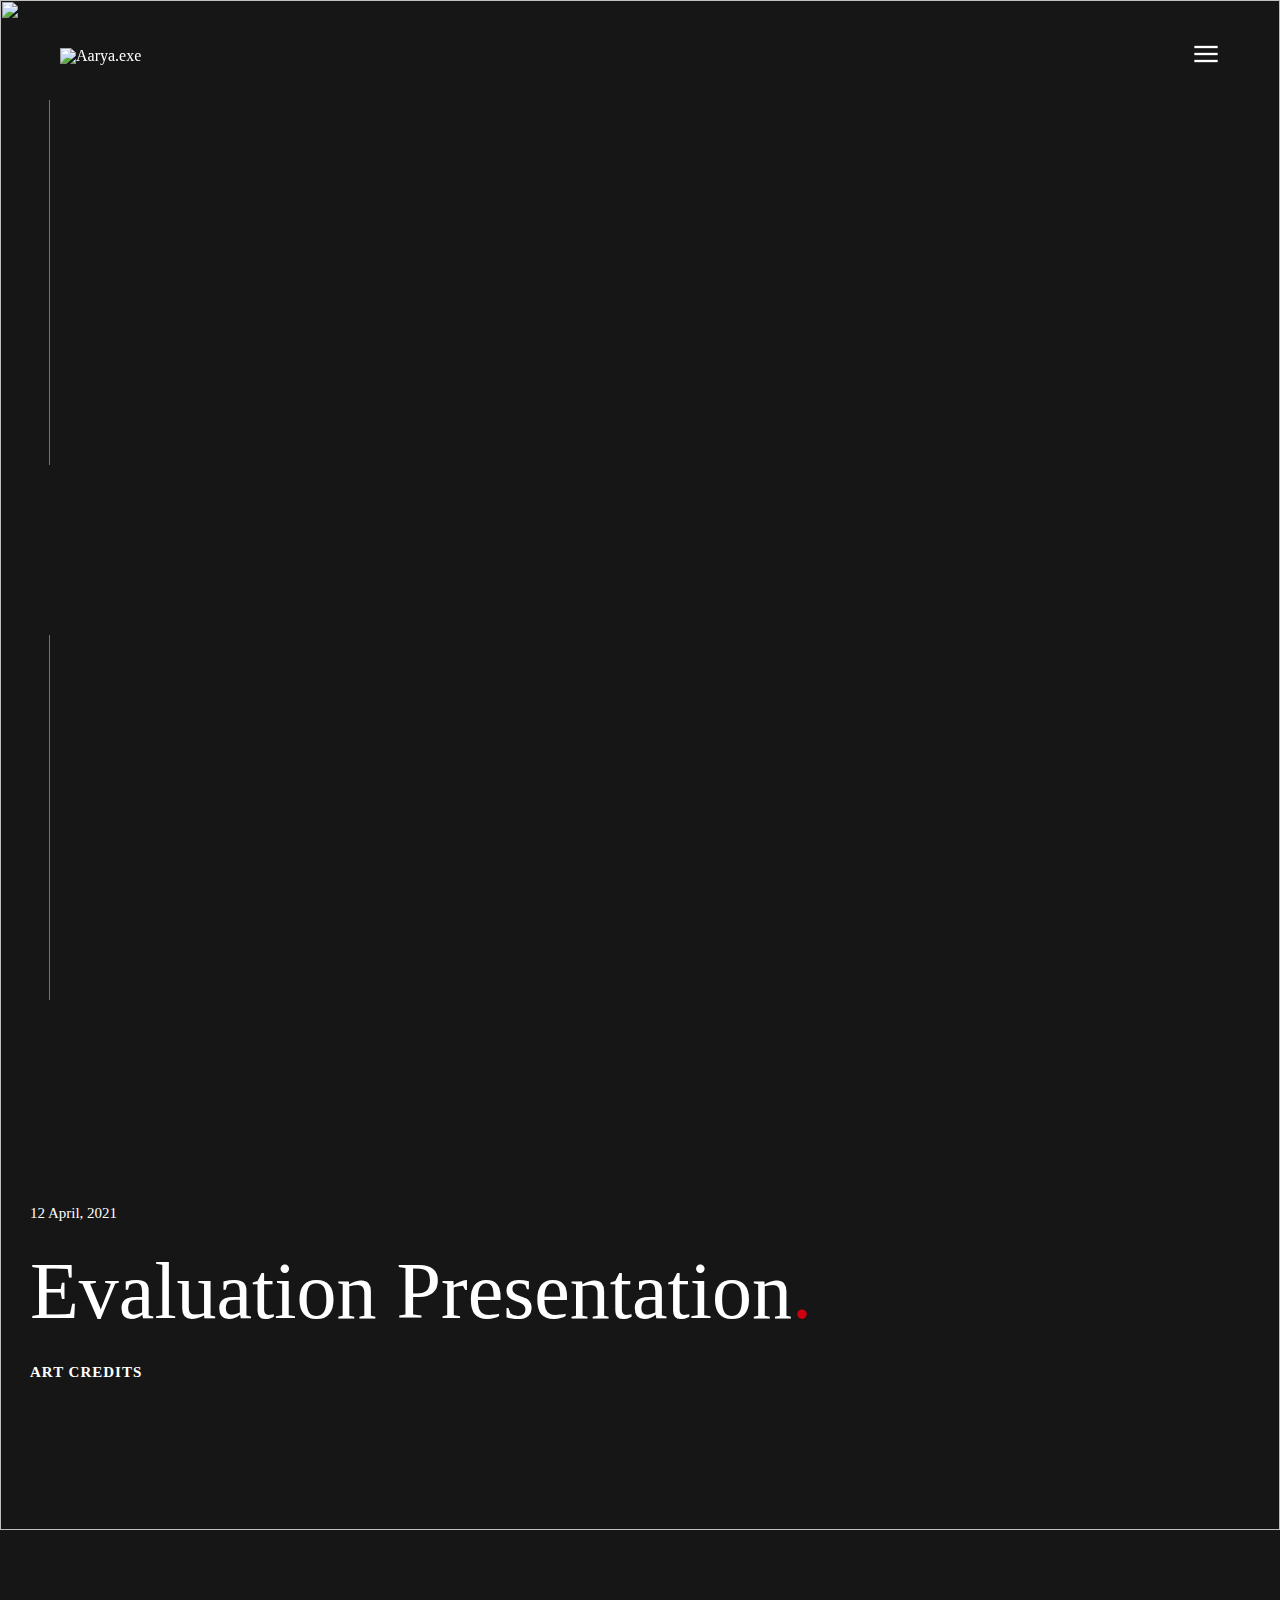
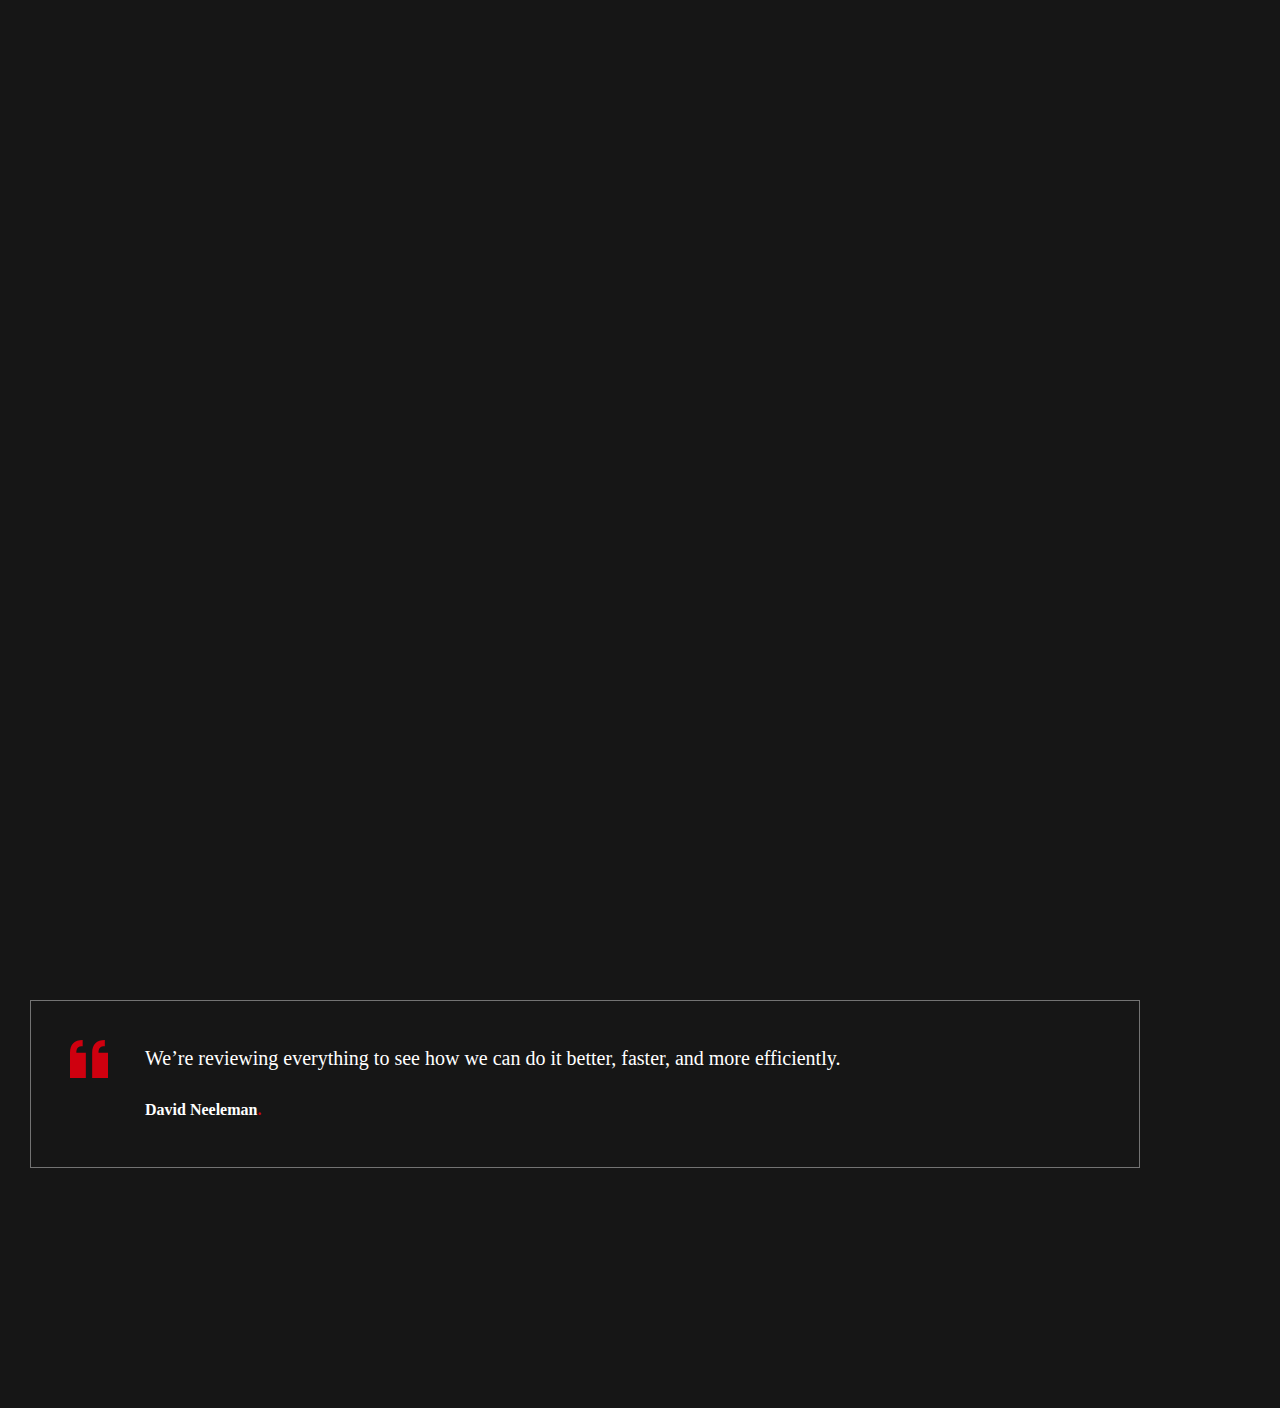
==== commit eabcd3f8: "Art credits animation" ====
--- a/Evaluation-Presentation.html
+++ b/Evaluation-Presentation.html
@@ -109,13 +109,16 @@
 	<!--Main-->
 	<main class="vlt-main">
 		<section>
-			<div class="vlt-post-hero-title jarallax"><img class="jarallax-img" src="assets/img/reflection.jpg" alt="" loading="lazy">
+			<div class="vlt-post-hero-title jarallax"><img class="jarallax-img" src="assets/img/ori.jpg" alt="" loading="lazy">
 				<div class="container">
 					<div class="row">
 						<div class="col-xl-6">
 							<!--Animated Block-->
 							<div class="vlt-animated-block" data-animation-name="fadeInUpSm" style="animation-delay:0s; animation-duration:700ms;"><span class="vlt-post-date">12 April, 2021</span>
 								<h1 class="vlt-post-title">Evaluation Presentation<span class="has-accent-color">.</span></h1><br>
+							</div>
+							<div class="vlt-animated-block" data-animation-name="fadeInUpSm" style="animation-delay:0.5s; animation-duration:700ms;">
+							<h6><a href="https://gamingbolt.com/wp-content/uploads/2020/11/Ori-and-the-Will-of-the-Wisps.jpg">Art Credits</a></h6>
 							</div>
 						</div>
 					</div>
@@ -149,9 +152,9 @@
 							<div class="vlt-pullquote"><svg xmlns="https://www.w3.org/2000/svg" fill="none" viewBox="0 0 75 75">
 									<defs />
 									<path fill="currentColor" d="M25 0C16.9271 0 10.7422 2.14844 6.44531 6.44531 2.14844 10.7422 0 16.9271 0 25v50h31.25V25H12.5c0-4.4271.9766-7.6172 2.9297-9.5703C17.3828 13.4766 20.5729 12.5 25 12.5V0zm43.75 0c-8.0729 0-14.2578 2.14844-18.5547 6.44531C45.8984 10.7422 43.75 16.9271 43.75 25v50H75V25H56.25c0-4.4271.9766-7.6172 2.9297-9.5703C61.1328 13.4766 64.3229 12.5 68.75 12.5V0z" /></svg>
-								<p class="vlt-pullquote__text">The key to everything is patience. You get the chicken by hatching the egg, not by smashing it.</p>
+								<p class="vlt-pullquote__text">We’re reviewing everything to see how we can do it better, faster, and more efficiently.</p>
 								<div class="vlt-pullquote__meta">
-									<h5>Arnold H. Glasow<span class="has-accent-color">.</span></h5>
+									<h5>David Neeleman<span class="has-accent-color">.</span></h5>
 								</div>
 							</div>
 						</div>
